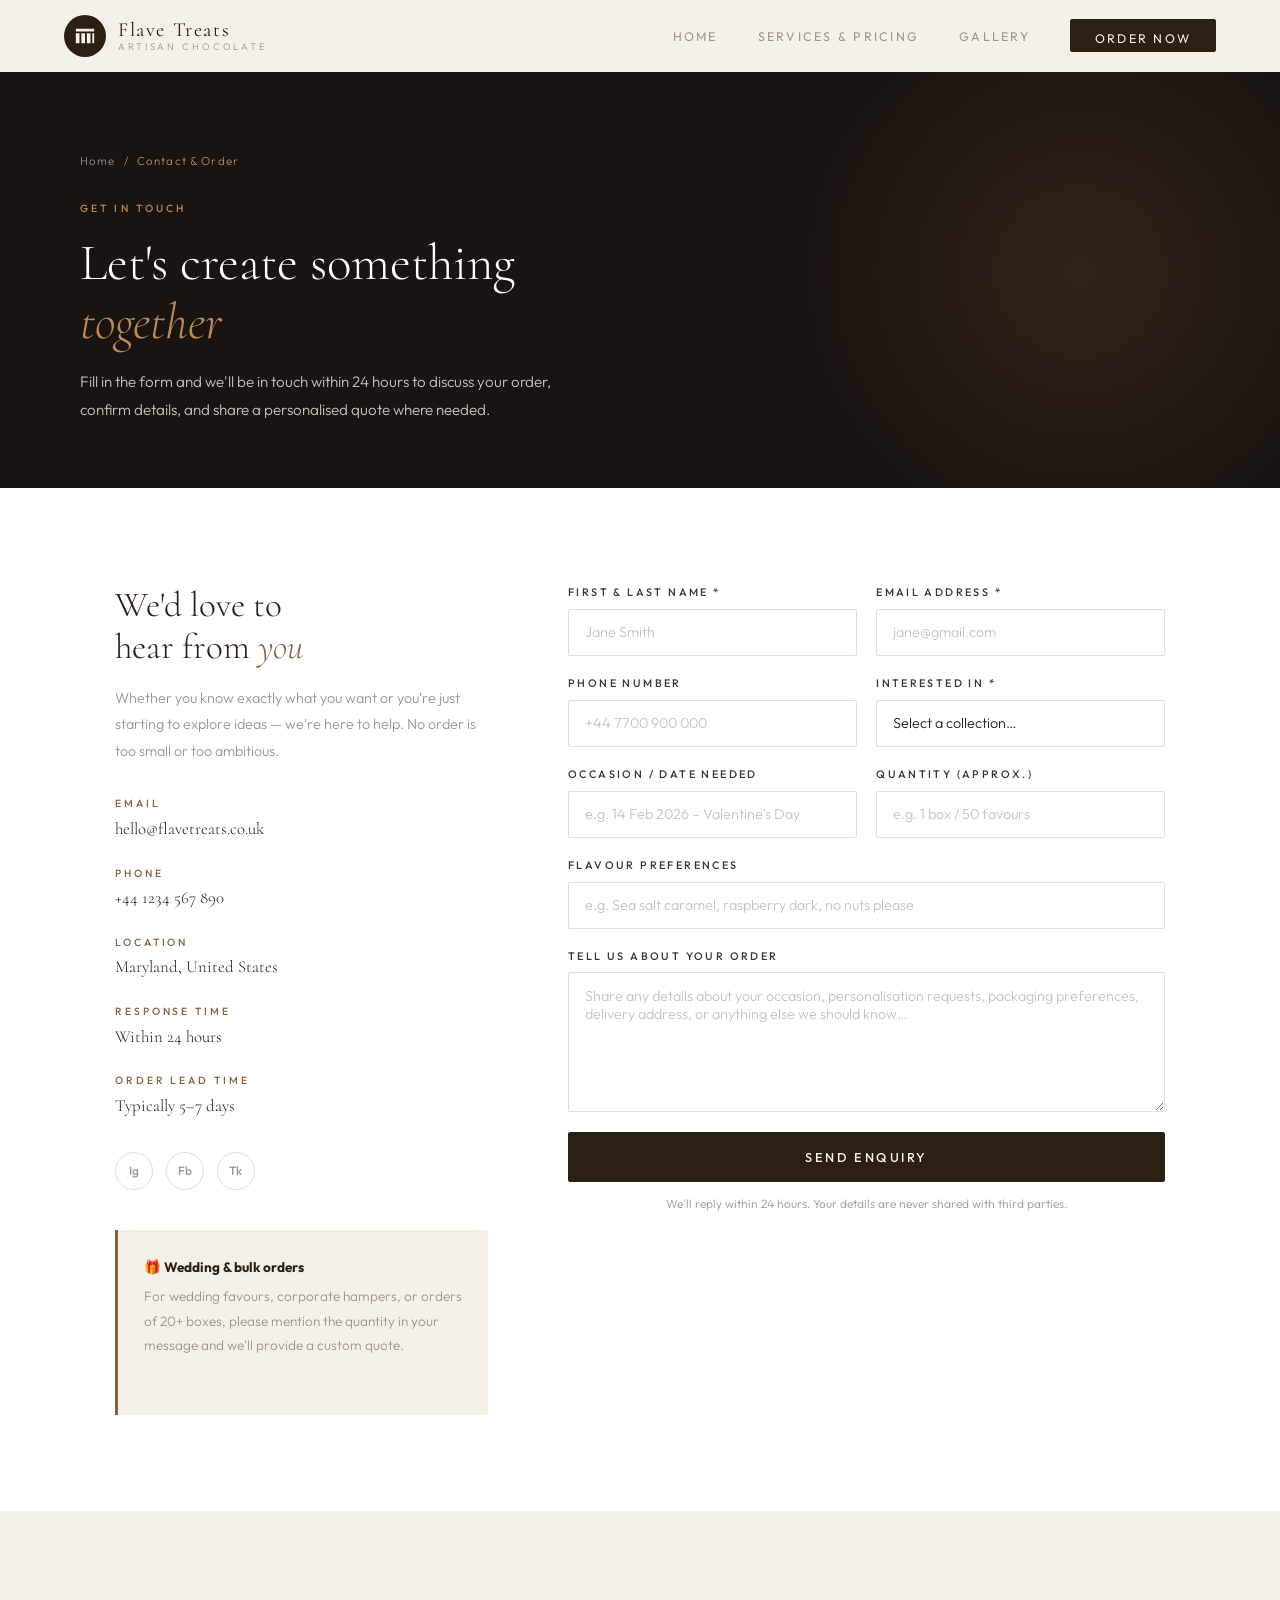
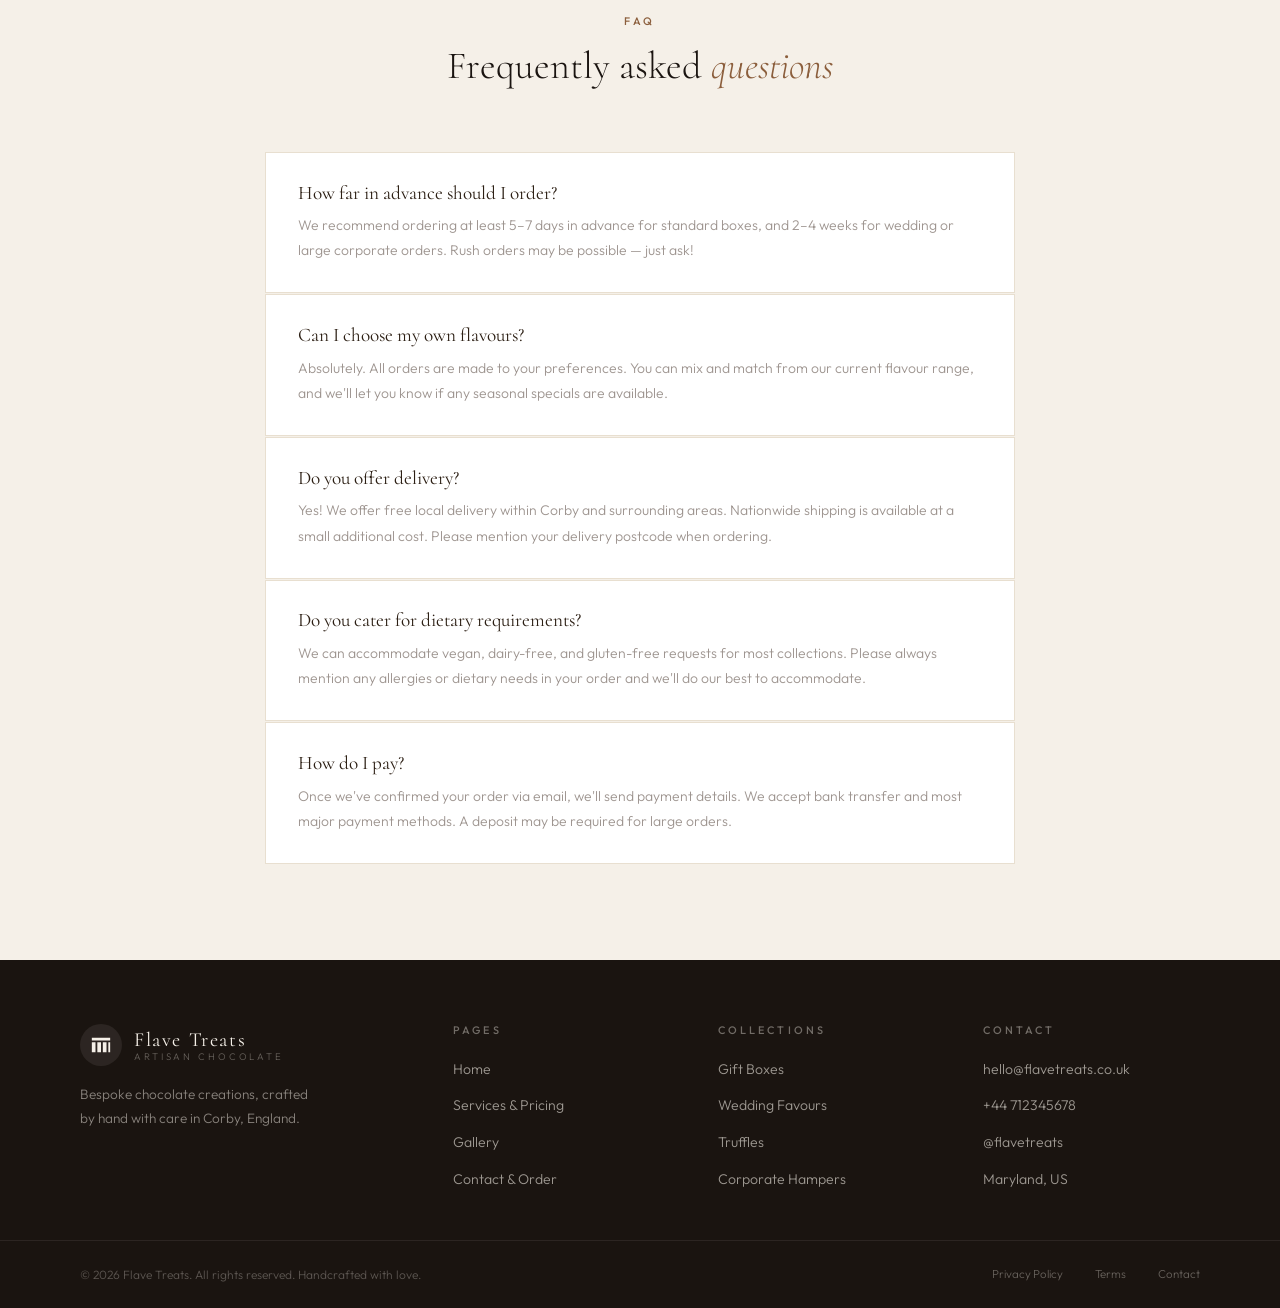
==== contact.html @ a6b49fd2 "Add website files" ====
<!DOCTYPE html>
<html lang="en">
<head>
  <meta charset="UTF-8" />
  <meta name="viewport" content="width=device-width, initial-scale=1.0"/>
  <title>Contact &amp; Order – Flave Treats</title>
  <link rel="stylesheet" href="style.css"/>
</head>
<body>

  <!-- ══════════════════════════════════════════
       NAVIGATION
  ═══════════════════════════════════════════ -->
  <nav class="navbar" id="navbar">
    <a href="index.html" class="nav-logo">
      <div class="logo-mark">
        <svg viewBox="0 0 24 24" xmlns="http://www.w3.org/2000/svg">
          <path d="M2 4h20v3H2zM2 9h4v11H2zM8 9h4v11H8zM14 9h4v11h-4zM20 9h2v11h-2z"/>
        </svg>
      </div>
      <div class="logo-text">
        <span class="top">Flave Treats</span>
        <span class="sub">Artisan Chocolate</span>
      </div>
    </a>

    <ul class="nav-links">
      <li><a href="index.html">Home</a></li>
      <li><a href="services.html">Services &amp; Pricing</a></li>
      <li><a href="gallery.html">Gallery</a></li>
      <li><a href="contact.html" class="nav-cta active">Order Now</a></li>
    </ul>

    <button class="hamburger" aria-label="Toggle menu">
      <span></span><span></span><span></span>
    </button>
  </nav>

  <div class="page-wrapper">

    <!-- ══════════════════════════════════════════
         PAGE HERO
    ═══════════════════════════════════════════ -->
    <div class="page-hero">
      <div class="page-hero-content">
        <div class="breadcrumb">
          <a href="index.html">Home</a>
          <span>/</span>
          <span>Contact &amp; Order</span>
        </div>
        <span class="page-hero-tag">Get in Touch</span>
        <h1>Let's create something<br><em>together</em></h1>
        <p>Fill in the form and we'll be in touch within 24 hours to discuss your order, confirm details, and share a personalised quote where needed.</p>
      </div>
    </div>

    <!-- ══════════════════════════════════════════
         CONTACT LAYOUT
    ═══════════════════════════════════════════ -->
    <section class="section section-white">
      <div class="contact-layout">

        <!-- Info column -->
        <div class="contact-info-col reveal">
          <h2>We'd love to<br>hear from <em>you</em></h2>
          <p>
            Whether you know exactly what you want or you're just starting to explore ideas — we're here to help. No order is too small or too ambitious.
          </p>

          <div class="contact-details">
            <div class="contact-detail-item">
              <span class="c-label">Email</span>
              <span class="c-value"><a href="mailto:favourkiki72@yahoo.com">hello@flavetreats.co.uk</a></span>
            </div>
            <div class="contact-detail-item">
              <span class="c-label">Phone</span>
              <span class="c-value"><a href="tel:+441234567890">+44 1234 567 890</a></span>
            </div>
            <div class="contact-detail-item">
              <span class="c-label">Location</span>
              <span class="c-value">Maryland, United States</span>
            </div>
            <div class="contact-detail-item">
              <span class="c-label">Response Time</span>
              <span class="c-value">Within 24 hours</span>
            </div>
            <div class="contact-detail-item">
              <span class="c-label">Order Lead Time</span>
              <span class="c-value">Typically 5–7 days</span>
            </div>
          </div>

          <!-- Social -->
          <div class="social-row">
            <div class="social-btn" title="Instagram">Ig</div>
            <div class="social-btn" title="Facebook">Fb</div>
            <div class="social-btn" title="TikTok">Tk</div>
          </div>

          <!-- Info box -->
          <div style="margin-top:2.5rem; padding:1.6rem; background:var(--milk); border-left:3px solid var(--accent); border-radius:0 2px 2px 0;">
            <p style="font-size:0.85rem; color:var(--warm-grey); line-height:1.8;">
              <strong style="color:var(--brown); display:block; margin-bottom:0.3rem;">🎁 Wedding &amp; bulk orders</strong>
              For wedding favours, corporate hampers, or orders of 20+ boxes, please mention the quantity in your message and we'll provide a custom quote.
            </p>
          </div>
        </div>

        <!-- Form column -->
        <div class="reveal">
          <div id="contactForm">
            <div class="form-col">

              <div class="form-row-2">
                <div class="form-group">
                  <label for="fname">First &amp; Last Name *</label>
                  <input type="text" id="fname" placeholder="Jane Smith" required/>
                </div>
                <div class="form-group">
                  <label for="femail">Email Address *</label>
                  <input type="email" id="femail" placeholder="jane@gmail.com" required/>
                </div>
              </div>

              <div class="form-row-2">
                <div class="form-group">
                  <label for="fphone">Phone Number</label>
                  <input type="tel" id="fphone" placeholder="+44 7700 900 000"/>
                </div>
                <div class="form-group">
                  <label for="fproduct">Interested In *</label>
                  <select id="fproduct" required>
                    <option value="">Select a collection…</option>
                    <option value="petite">Gift Box – Petite (£18)</option>
                    <option value="luxe">Gift Box – Luxe (£38)</option>
                    <option value="grand">Gift Box – Grand (£70)</option>
                    <option value="wedding">Wedding Favours</option>
                    <option value="corporate">Corporate Hamper</option>
                    <option value="truffles">Truffles (from £12)</option>
                    <option value="bar">Celebration Bar (from £15)</option>
                    <option value="bespoke">Fully Bespoke</option>
                  </select>
                </div>
              </div>

              <div class="form-row-2">
                <div class="form-group">
                  <label for="fdate">Occasion / Date Needed</label>
                  <input type="text" id="fdate" placeholder="e.g. 14 Feb 2026 – Valentine's Day"/>
                </div>
                <div class="form-group">
                  <label for="fquantity">Quantity (approx.)</label>
                  <input type="text" id="fquantity" placeholder="e.g. 1 box / 50 favours"/>
                </div>
              </div>

              <div class="form-group">
                <label for="fflavours">Flavour Preferences</label>
                <input type="text" id="fflavours" placeholder="e.g. Sea salt caramel, raspberry dark, no nuts please"/>
              </div>

              <div class="form-group">
                <label for="fmessage">Tell us about your order</label>
                <textarea id="fmessage" placeholder="Share any details about your occasion, personalisation requests, packaging preferences, delivery address, or anything else we should know…"></textarea>
              </div>

              <div>
                <button class="btn btn-primary" id="submitBtn" style="width:100%; padding:1rem; font-size:0.8rem; letter-spacing:0.2em;">
                  Send Enquiry
                </button>
                <p style="font-size:0.75rem; color:var(--warm-grey); text-align:center; margin-top:0.8rem; line-height:1.6;">
                  We'll reply within 24 hours. Your details are never shared with third parties.
                </p>
              </div>

            </div>
          </div>

          <!-- Success message -->
          <div class="form-success" id="formSuccess">
            <div style="font-size:3rem; margin-bottom:1rem;">🎉</div>
            <h3>Thank you!</h3>
            <p style="margin-top:0.6rem; line-height:1.8;">
              We've received your enquiry and will be in touch within 24 hours. We can't wait to create something special for you.
            </p>
            <a href="index.html" class="btn btn-primary" style="margin-top:1.5rem; display:inline-block;">Back to Home</a>
          </div>
        </div>

      </div>
    </section>

    <!-- ══════════════════════════════════════════
         FAQ
    ═══════════════════════════════════════════ -->
    <section class="section section-milk">
      <div class="section-header reveal">
        <span class="section-label">FAQ</span>
        <h2 class="section-title">Frequently asked <em>questions</em></h2>
      </div>

      <div style="max-width:750px; margin:0 auto; display:flex; flex-direction:column; gap:1px;">

        <div class="faq-item reveal" style="background:var(--white); padding:1.8rem 2rem; border:1px solid var(--beige);">
          <h4 style="font-family:'Cormorant',serif; font-size:1.2rem; font-weight:400; color:var(--brown); margin-bottom:0.6rem;">How far in advance should I order?</h4>
          <p style="font-size:0.875rem; color:var(--warm-grey); line-height:1.8;">We recommend ordering at least 5–7 days in advance for standard boxes, and 2–4 weeks for wedding or large corporate orders. Rush orders may be possible — just ask!</p>
        </div>

        <div class="faq-item reveal" style="background:var(--white); padding:1.8rem 2rem; border:1px solid var(--beige);">
          <h4 style="font-family:'Cormorant',serif; font-size:1.2rem; font-weight:400; color:var(--brown); margin-bottom:0.6rem;">Can I choose my own flavours?</h4>
          <p style="font-size:0.875rem; color:var(--warm-grey); line-height:1.8;">Absolutely. All orders are made to your preferences. You can mix and match from our current flavour range, and we'll let you know if any seasonal specials are available.</p>
        </div>

        <div class="faq-item reveal" style="background:var(--white); padding:1.8rem 2rem; border:1px solid var(--beige);">
          <h4 style="font-family:'Cormorant',serif; font-size:1.2rem; font-weight:400; color:var(--brown); margin-bottom:0.6rem;">Do you offer delivery?</h4>
          <p style="font-size:0.875rem; color:var(--warm-grey); line-height:1.8;">Yes! We offer free local delivery within Corby and surrounding areas. Nationwide shipping is available at a small additional cost. Please mention your delivery postcode when ordering.</p>
        </div>

        <div class="faq-item reveal" style="background:var(--white); padding:1.8rem 2rem; border:1px solid var(--beige);">
          <h4 style="font-family:'Cormorant',serif; font-size:1.2rem; font-weight:400; color:var(--brown); margin-bottom:0.6rem;">Do you cater for dietary requirements?</h4>
          <p style="font-size:0.875rem; color:var(--warm-grey); line-height:1.8;">We can accommodate vegan, dairy-free, and gluten-free requests for most collections. Please always mention any allergies or dietary needs in your order and we'll do our best to accommodate.</p>
        </div>

        <div class="faq-item reveal" style="background:var(--white); padding:1.8rem 2rem; border:1px solid var(--beige);">
          <h4 style="font-family:'Cormorant',serif; font-size:1.2rem; font-weight:400; color:var(--brown); margin-bottom:0.6rem;">How do I pay?</h4>
          <p style="font-size:0.875rem; color:var(--warm-grey); line-height:1.8;">Once we've confirmed your order via email, we'll send payment details. We accept bank transfer and most major payment methods. A deposit may be required for large orders.</p>
        </div>

      </div>
    </section>

    <!-- ══════════════════════════════════════════
         FOOTER
    ═══════════════════════════════════════════ -->
    <footer>
      <div class="footer-top">
        <div class="footer-brand">
          <a href="index.html" class="nav-logo" style="text-decoration:none;">
            <div class="logo-mark">
              <svg viewBox="0 0 24 24"><path d="M2 4h20v3H2zM2 9h4v11H2zM8 9h4v11H8zM14 9h4v11h-4zM20 9h2v11h-2z"/></svg>
            </div>
            <div class="logo-text">
              <span class="top">Flave Treats</span>
              <span class="sub">Artisan Chocolate</span>
            </div>
          </a>
          <p class="footer-tagline">Bespoke chocolate creations, crafted by hand with care in Corby, England.</p>
        </div>
        <div class="footer-col">
          <h4>Pages</h4>
          <ul>
            <li><a href="index.html">Home</a></li>
            <li><a href="services.html">Services &amp; Pricing</a></li>
            <li><a href="gallery.html">Gallery</a></li>
            <li><a href="contact.html">Contact &amp; Order</a></li>
          </ul>
        </div>
        <div class="footer-col">
          <h4>Collections</h4>
          <ul>
            <li><a href="services.html">Gift Boxes</a></li>
            <li><a href="services.html">Wedding Favours</a></li>
            <li><a href="services.html">Truffles</a></li>
            <li><a href="services.html">Corporate Hampers</a></li>
          </ul>
        </div>
        <div class="footer-col">
          <h4>Contact</h4>
          <ul>
            <li><a href="mailto:favourkiki72@yahoo.com">hello@flavetreats.co.uk</a></li>
            <li><a href="tel:+441234567890">+44 712345678</a></li>
            <li><a href="#">@flavetreats</a></li>
            <li><a href="#">Maryland, US</a></li>
          </ul>
        </div>
      </div>
      <div class="footer-bottom">
        <p class="footer-copy">© 2026 Flave Treats. All rights reserved. Handcrafted with love.</p>
        <div class="footer-bottom-links">
          <a href="#">Privacy Policy</a>
          <a href="#">Terms</a>
          <a href="contact.html">Contact</a>
        </div>
      </div>
    </footer>

  </div>

  <script src="script.js"></script>
</body>
</html>
---- style.css ----
/* ============================================================
   FLAVE TREATS — style.css
   Palette: white · milk · beige · warm grey · black-brown
   ============================================================ */

@import url('https://fonts.googleapis.com/css2?family=Cormorant:ital,wght@0,300;0,400;0,600;1,300;1,400&family=Outfit:wght@300;400;500;600&display=swap');

/* ── VARIABLES ─────────────────────────────────────────── */
:root {
  --white:      #FFFFFF;
  --milk:       #F5F0E8;
  --beige:      #E8DFD0;
  --beige-mid:  #D4C7B0;
  --warm-grey:  #9E9590;
  --grey-light: #C8C2BB;
  --charcoal:   #3A3530;
  --brown:      #2C1F14;
  --black:      #1A1410;

  --accent:     #8B5E3C;
  --accent-lt:  #B8895A;

  --serif:  'Cormorant', Georgia, serif;
  --sans:   'Outfit', sans-serif;

  --radius: 2px;
  --shadow-sm: 0 2px 12px rgba(26,20,16,0.08);
  --shadow-md: 0 8px 32px rgba(26,20,16,0.12);
  --shadow-lg: 0 20px 60px rgba(26,20,16,0.16);

  --transition: 0.3s ease;
}

/* ── RESET ─────────────────────────────────────────────── */
*, *::before, *::after { margin: 0; padding: 0; box-sizing: border-box; }
html { scroll-behavior: smooth; font-size: 16px; }
body {
  font-family: var(--sans);
  font-weight: 300;
  background: var(--milk);
  color: var(--brown);
  overflow-x: hidden;
  line-height: 1.6;
}
img { display: block; max-width: 100%; }
a { text-decoration: none; color: inherit; }
ul { list-style: none; }

/* ── TYPOGRAPHY ────────────────────────────────────────── */
h1, h2, h3, h4 {
  font-family: var(--serif);
  font-weight: 400;
  line-height: 1.15;
}

/* ── NAVIGATION ────────────────────────────────────────── */
.navbar {
  position: fixed;
  top: 0; left: 0; right: 0;
  z-index: 200;
  display: flex;
  align-items: center;
  justify-content: space-between;
  padding: 0 4rem;
  height: 72px;
  background: rgba(245,240,232,0.93);
  backdrop-filter: blur(14px);
  -webkit-backdrop-filter: blur(14px);
  border-bottom: 1px solid transparent;
  transition: border-color var(--transition), box-shadow var(--transition);
}

.navbar.scrolled {
  border-color: var(--beige);
  box-shadow: var(--shadow-sm);
}

/* Logo */
.nav-logo {
  display: flex;
  align-items: center;
  gap: 0.75rem;
  text-decoration: none;
  flex-shrink: 0;
}

.logo-mark {
  width: 42px;
  height: 42px;
  background: var(--brown);
  border-radius: 50%;
  display: flex;
  align-items: center;
  justify-content: center;
  flex-shrink: 0;
  transition: background var(--transition);
}

.logo-mark svg {
  width: 22px;
  height: 22px;
  fill: var(--milk);
}

.logo-mark:hover { background: var(--accent); }

.logo-text {
  display: flex;
  flex-direction: column;
  line-height: 1.1;
}

.logo-text .top {
  font-family: var(--serif);
  font-size: 1.25rem;
  font-weight: 400;
  letter-spacing: 0.08em;
  color: var(--brown);
}

.logo-text .sub {
  font-family: var(--sans);
  font-size: 0.6rem;
  letter-spacing: 0.3em;
  text-transform: uppercase;
  color: var(--warm-grey);
}

/* Nav links */
.nav-links {
  display: flex;
  align-items: center;
  gap: 2.5rem;
}

.nav-links a {
  font-size: 0.78rem;
  letter-spacing: 0.18em;
  text-transform: uppercase;
  color: var(--warm-grey);
  font-weight: 400;
  transition: color var(--transition);
  position: relative;
  padding-bottom: 2px;
}

.nav-links a::after {
  content: '';
  position: absolute;
  bottom: -2px; left: 0;
  width: 0; height: 1px;
  background: var(--accent);
  transition: width var(--transition);
}

.nav-links a:hover,
.nav-links a.active { color: var(--brown); }
.nav-links a:hover::after,
.nav-links a.active::after { width: 100%; }

/* CTA button in nav */
.nav-cta {
  display: inline-block;
  padding: 0.6rem 1.5rem;
  background: var(--brown);
  color: var(--milk) !important;
  font-size: 0.75rem;
  letter-spacing: 0.16em;
  text-transform: uppercase;
  font-weight: 500;
  border: 1px solid var(--brown);
  transition: background var(--transition), color var(--transition) !important;
  border-radius: var(--radius);
}

.nav-cta::after { display: none !important; }
.nav-cta:hover { background: var(--accent) !important; border-color: var(--accent); }

/* Mobile hamburger */
.hamburger {
  display: none;
  flex-direction: column;
  gap: 5px;
  cursor: pointer;
  padding: 4px;
  background: none;
  border: none;
}
.hamburger span {
  display: block;
  width: 24px; height: 1.5px;
  background: var(--brown);
  transition: transform var(--transition), opacity var(--transition);
}
.hamburger.open span:nth-child(1) { transform: translateY(6.5px) rotate(45deg); }
.hamburger.open span:nth-child(2) { opacity: 0; }
.hamburger.open span:nth-child(3) { transform: translateY(-6.5px) rotate(-45deg); }

/* ── PAGE WRAPPER ──────────────────────────────────────── */
.page-wrapper { padding-top: 72px; }

/* ── HERO ──────────────────────────────────────────────── */
.hero {
  min-height: calc(100vh - 72px);
  display: grid;
  grid-template-columns: 1fr 1fr;
  background: var(--white);
  overflow: hidden;
}

.hero-content {
  display: flex;
  flex-direction: column;
  justify-content: center;
  padding: 5rem 4rem 5rem 5rem;
}

.hero-tag {
  display: inline-block;
  font-size: 0.68rem;
  letter-spacing: 0.32em;
  text-transform: uppercase;
  color: var(--accent);
  font-weight: 500;
  margin-bottom: 1.6rem;
  opacity: 0;
  animation: slideUp 0.7s 0.15s forwards;
}

.hero-title {
  font-family: var(--serif);
  font-size: clamp(2.8rem, 4.5vw, 4.8rem);
  font-weight: 300;
  color: var(--black);
  margin-bottom: 1.6rem;
  opacity: 0;
  animation: slideUp 0.7s 0.3s forwards;
}
.hero-title em { font-style: italic; color: var(--accent); }
.hero-title strong { font-weight: 600; display: block; }

.hero-body {
  font-size: 1rem;
  color: var(--warm-grey);
  line-height: 1.9;
  max-width: 440px;
  margin-bottom: 2.8rem;
  opacity: 0;
  animation: slideUp 0.7s 0.45s forwards;
}

.hero-actions {
  display: flex;
  gap: 1rem;
  flex-wrap: wrap;
  opacity: 0;
  animation: slideUp 0.7s 0.6s forwards;
}

.hero-panel {
  background: var(--beige);
  display: flex;
  align-items: center;
  justify-content: center;
  position: relative;
  overflow: hidden;
  opacity: 0;
  animation: fadeIn 1s 0.4s forwards;
}

.hero-panel-inner {
  display: flex;
  flex-direction: column;
  align-items: center;
  gap: 2rem;
  padding: 3rem;
  text-align: center;
}

.hero-emblem {
  width: 180px; height: 180px;
  border-radius: 50%;
  background: var(--white);
  display: flex;
  align-items: center;
  justify-content: center;
  font-size: 4.5rem;
  box-shadow: var(--shadow-md);
}

.hero-stat-row {
  display: flex;
  gap: 2.5rem;
}

.hero-stat { text-align: center; }
.hero-stat .num {
  font-family: var(--serif);
  font-size: 2rem;
  font-weight: 600;
  color: var(--brown);
  display: block;
  line-height: 1;
}
.hero-stat .lbl {
  font-size: 0.65rem;
  letter-spacing: 0.2em;
  text-transform: uppercase;
  color: var(--warm-grey);
}

/* Decorative circles on hero panel */
.hero-panel::before {
  content: '';
  position: absolute;
  width: 500px; height: 500px;
  border-radius: 50%;
  border: 1px solid rgba(44,31,20,0.08);
  top: 50%; left: 50%;
  transform: translate(-50%,-50%);
  pointer-events: none;
}
.hero-panel::after {
  content: '';
  position: absolute;
  width: 350px; height: 350px;
  border-radius: 50%;
  border: 1px solid rgba(44,31,20,0.05);
  top: 50%; left: 50%;
  transform: translate(-50%,-50%);
  pointer-events: none;
}

/* ── BUTTONS ───────────────────────────────────────────── */
.btn {
  display: inline-block;
  padding: 0.85rem 2rem;
  font-family: var(--sans);
  font-size: 0.78rem;
  letter-spacing: 0.16em;
  text-transform: uppercase;
  font-weight: 500;
  border-radius: var(--radius);
  cursor: pointer;
  transition: all var(--transition);
  border: 1.5px solid transparent;
}

.btn-primary {
  background: var(--brown);
  color: var(--milk);
  border-color: var(--brown);
}
.btn-primary:hover { background: var(--accent); border-color: var(--accent); }

.btn-secondary {
  background: transparent;
  color: var(--brown);
  border-color: var(--beige-mid);
}
.btn-secondary:hover { border-color: var(--brown); }

.btn-ghost {
  background: transparent;
  color: var(--milk);
  border-color: rgba(245,240,232,0.4);
}
.btn-ghost:hover { background: rgba(245,240,232,0.1); border-color: var(--milk); }

/* ── SECTION SHARED ────────────────────────────────────── */
.section { padding: 6rem 5rem; }
.section-sm { padding: 4rem 5rem; }
.section-dark { background: var(--charcoal); color: var(--milk); }
.section-white { background: var(--white); }
.section-beige { background: var(--beige); }
.section-milk { background: var(--milk); }

.section-header { text-align: center; margin-bottom: 4rem; }
.section-label {
  display: inline-block;
  font-size: 0.68rem;
  letter-spacing: 0.32em;
  text-transform: uppercase;
  color: var(--accent);
  font-weight: 500;
  margin-bottom: 0.8rem;
}
.section-dark .section-label { color: var(--beige-mid); }

.section-title {
  font-family: var(--serif);
  font-size: clamp(2rem, 3vw, 2.8rem);
  font-weight: 300;
  color: var(--black);
  margin-bottom: 0.8rem;
}
.section-dark .section-title { color: var(--milk); }
.section-title em { font-style: italic; color: var(--accent); }
.section-dark .section-title em { color: var(--beige-mid); }

.section-body {
  font-size: 0.95rem;
  color: var(--warm-grey);
  line-height: 1.85;
  max-width: 520px;
  margin: 0 auto;
}
.section-dark .section-body { color: var(--grey-light); }

/* ── STRIP / BANNER ────────────────────────────────────── */
.strip {
  background: var(--brown);
  padding: 1.2rem 5rem;
  display: flex;
  align-items: center;
  justify-content: center;
  gap: 3.5rem;
  flex-wrap: wrap;
}
.strip-item {
  font-size: 0.72rem;
  letter-spacing: 0.2em;
  text-transform: uppercase;
  color: rgba(245,240,232,0.55);
  display: flex;
  align-items: center;
  gap: 0.55rem;
}
.strip-item b { color: var(--milk); font-weight: 500; }

/* ── SERVICE CARDS ─────────────────────────────────────── */
.cards-grid {
  display: grid;
  grid-template-columns: repeat(3, 1fr);
  gap: 1.5rem;
  max-width: 1100px;
  margin: 0 auto;
}

.card {
  background: var(--white);
  border: 1px solid var(--beige);
  padding: 2.4rem 2rem;
  border-radius: var(--radius);
  transition: transform var(--transition), box-shadow var(--transition), border-color var(--transition);
  position: relative;
  overflow: hidden;
}

.card::after {
  content: '';
  position: absolute;
  bottom: 0; left: 0; right: 0;
  height: 2px;
  background: linear-gradient(to right, var(--accent), var(--accent-lt));
  transform: scaleX(0);
  transform-origin: left;
  transition: transform 0.4s ease;
}

.card:hover {
  transform: translateY(-4px);
  box-shadow: var(--shadow-md);
  border-color: var(--beige-mid);
}
.card:hover::after { transform: scaleX(1); }

.card-icon { font-size: 2rem; margin-bottom: 1.2rem; }
.card h3 {
  font-family: var(--serif);
  font-size: 1.35rem;
  font-weight: 400;
  color: var(--brown);
  margin-bottom: 0.6rem;
}
.card p { font-size: 0.875rem; color: var(--warm-grey); line-height: 1.8; }

/* ── PRICING CARDS ─────────────────────────────────────── */
.pricing-grid {
  display: grid;
  grid-template-columns: repeat(3, 1fr);
  gap: 1.5rem;
  max-width: 1050px;
  margin: 0 auto;
}

.price-card {
  background: var(--white);
  border: 1.5px solid var(--beige);
  padding: 3rem 2rem;
  text-align: center;
  border-radius: var(--radius);
  position: relative;
  transition: transform var(--transition), box-shadow var(--transition);
}
.price-card:hover {
  transform: translateY(-5px);
  box-shadow: var(--shadow-lg);
}

.price-card.featured {
  background: var(--brown);
  border-color: var(--brown);
  color: var(--milk);
}
.price-card.featured::before {
  content: 'Most Popular';
  position: absolute;
  top: -1px; left: 50%;
  transform: translateX(-50%);
  background: var(--accent);
  color: var(--white);
  font-size: 0.6rem;
  letter-spacing: 0.22em;
  text-transform: uppercase;
  padding: 0.28rem 1rem;
  font-family: var(--sans);
  font-weight: 600;
  border-radius: 0 0 3px 3px;
}

.price-tier {
  font-size: 0.68rem;
  letter-spacing: 0.28em;
  text-transform: uppercase;
  color: var(--accent);
  margin-bottom: 1rem;
  font-weight: 500;
}
.price-card.featured .price-tier { color: var(--beige-mid); }

.price-amount {
  font-family: var(--serif);
  font-size: 4rem;
  font-weight: 300;
  color: var(--brown);
  line-height: 1;
}
.price-card.featured .price-amount { color: var(--milk); }
.price-amount sup { font-size: 1.6rem; vertical-align: super; }
.price-amount sub { font-size: 1rem; color: var(--warm-grey); }
.price-card.featured .price-amount sub { color: var(--grey-light); }

.price-desc { font-size: 0.82rem; color: var(--warm-grey); margin: 0.5rem 0 2rem; }
.price-card.featured .price-desc { color: var(--grey-light); }

.price-features {
  list-style: none;
  margin-bottom: 2rem;
  text-align: left;
}
.price-features li {
  font-size: 0.875rem;
  color: var(--charcoal);
  padding: 0.55rem 0;
  border-bottom: 1px solid var(--beige);
  display: flex;
  align-items: center;
  gap: 0.6rem;
}
.price-card.featured .price-features li {
  color: var(--milk);
  border-color: rgba(245,240,232,0.12);
}
.price-features li::before {
  content: '✓';
  color: var(--accent);
  font-size: 0.75rem;
  font-weight: 600;
  flex-shrink: 0;
}
.price-card.featured .price-features li::before { color: var(--beige-mid); }

/* ── GALLERY ───────────────────────────────────────────── */
.gallery-grid {
  display: grid;
  grid-template-columns: repeat(3, 1fr);
  gap: 1rem;
  max-width: 1100px;
  margin: 0 auto;
}

.gallery-item {
  position: relative;
  overflow: hidden;
  border-radius: var(--radius);
  cursor: pointer;
  background: var(--beige);
}

.gallery-item::before {
  content: '';
  display: block;
  padding-bottom: 100%;
}

.gallery-placeholder {
  position: absolute;
  inset: 0;
  display: flex;
  flex-direction: column;
  align-items: center;
  justify-content: center;
  gap: 0.8rem;
  background: var(--beige);
  transition: background var(--transition);
}

.gallery-item:hover .gallery-placeholder {
  background: var(--beige-mid);
}

.gallery-emoji { font-size: 2.5rem; }

.gallery-label {
  font-family: var(--serif);
  font-size: 1rem;
  font-style: italic;
  color: var(--warm-grey);
}

.gallery-overlay {
  position: absolute;
  inset: 0;
  background: rgba(26,20,16,0);
  display: flex;
  align-items: flex-end;
  padding: 1.4rem;
  transition: background var(--transition);
}

.gallery-item:hover .gallery-overlay {
  background: rgba(26,20,16,0.55);
}

.gallery-caption {
  color: var(--white);
  font-family: var(--serif);
  font-size: 1rem;
  font-style: italic;
  opacity: 0;
  transform: translateY(8px);
  transition: opacity var(--transition), transform var(--transition);
}
.gallery-item:hover .gallery-caption {
  opacity: 1;
  transform: none;
}

/* Gallery filter buttons */
.gallery-filters {
  display: flex;
  justify-content: center;
  gap: 0.6rem;
  flex-wrap: wrap;
  margin-bottom: 3rem;
}

.filter-btn {
  padding: 0.5rem 1.4rem;
  font-size: 0.75rem;
  letter-spacing: 0.14em;
  text-transform: uppercase;
  font-family: var(--sans);
  font-weight: 400;
  border: 1px solid var(--beige-mid);
  background: transparent;
  color: var(--warm-grey);
  cursor: pointer;
  border-radius: 999px;
  transition: all var(--transition);
}
.filter-btn:hover,
.filter-btn.active {
  background: var(--brown);
  border-color: var(--brown);
  color: var(--milk);
}

/* ── CONTACT FORM ──────────────────────────────────────── */
.contact-layout {
  display: grid;
  grid-template-columns: 1fr 1.6fr;
  gap: 5rem;
  max-width: 1050px;
  margin: 0 auto;
  align-items: start;
}

.contact-info-col h2 {
  font-family: var(--serif);
  font-size: 2.2rem;
  font-weight: 300;
  color: var(--brown);
  margin-bottom: 1rem;
  line-height: 1.2;
}
.contact-info-col h2 em { font-style: italic; color: var(--accent); }
.contact-info-col p { font-size: 0.9rem; color: var(--warm-grey); line-height: 1.85; margin-bottom: 2rem; }

.contact-details { display: flex; flex-direction: column; gap: 1.4rem; }
.contact-detail-item { display: flex; flex-direction: column; gap: 0.2rem; }
.contact-detail-item .c-label {
  font-size: 0.65rem;
  letter-spacing: 0.28em;
  text-transform: uppercase;
  color: var(--accent);
  font-weight: 500;
}
.contact-detail-item .c-value {
  font-family: var(--serif);
  font-size: 1.05rem;
  color: var(--brown);
}
.contact-detail-item a { color: var(--brown); transition: color var(--transition); }
.contact-detail-item a:hover { color: var(--accent); }

/* Social icons row */
.social-row { display: flex; gap: 0.8rem; margin-top: 2rem; }
.social-btn {
  width: 38px; height: 38px;
  border: 1px solid var(--beige);
  border-radius: 50%;
  display: flex; align-items: center; justify-content: center;
  font-size: 0.75rem;
  color: var(--warm-grey);
  transition: all var(--transition);
  cursor: pointer;
  font-family: var(--sans);
  font-weight: 500;
}
.social-btn:hover { background: var(--brown); border-color: var(--brown); color: var(--milk); }

/* Form */
.form-col { display: flex; flex-direction: column; gap: 1.2rem; }

.form-row-2 { display: grid; grid-template-columns: 1fr 1fr; gap: 1.2rem; }

.form-group { display: flex; flex-direction: column; gap: 0.45rem; }
.form-group label {
  font-size: 0.68rem;
  letter-spacing: 0.22em;
  text-transform: uppercase;
  color: var(--charcoal);
  font-weight: 500;
}
.form-group input,
.form-group textarea,
.form-group select {
  background: var(--white);
  border: 1.5px solid var(--beige);
  color: var(--brown);
  font-family: var(--sans);
  font-size: 0.9rem;
  font-weight: 300;
  padding: 0.85rem 1rem;
  outline: none;
  border-radius: var(--radius);
  transition: border-color var(--transition);
  appearance: none;
  -webkit-appearance: none;
}
.form-group input::placeholder,
.form-group textarea::placeholder { color: var(--grey-light); }
.form-group input:focus,
.form-group textarea:focus,
.form-group select:focus { border-color: var(--accent); }
.form-group select option { background: var(--white); }
.form-group textarea { resize: vertical; min-height: 140px; }

.form-success {
  display: none;
  text-align: center;
  padding: 3rem 2rem;
  border: 1.5px solid var(--beige);
  background: var(--white);
  border-radius: var(--radius);
}
.form-success.visible { display: block; }
.form-success h3 {
  font-family: var(--serif);
  font-size: 2rem;
  font-weight: 300;
  color: var(--brown);
  margin-bottom: 0.6rem;
}
.form-success p { color: var(--warm-grey); }

/* ── PAGE HERO (inner pages) ───────────────────────────── */
.page-hero {
  background: var(--black);
  padding: 5rem 5rem 4rem;
  position: relative;
  overflow: hidden;
}
.page-hero::before {
  content: '';
  position: absolute;
  width: 600px; height: 600px;
  border-radius: 50%;
  background: radial-gradient(circle, rgba(139,94,60,0.2) 0%, transparent 65%);
  right: -100px; top: -100px;
  pointer-events: none;
}
.page-hero-content { position: relative; z-index: 1; max-width: 600px; }
.page-hero-tag {
  display: inline-block;
  font-size: 0.65rem;
  letter-spacing: 0.3em;
  text-transform: uppercase;
  color: var(--accent-lt);
  font-weight: 500;
  margin-bottom: 1rem;
}
.page-hero h1 {
  font-family: var(--serif);
  font-size: clamp(2.4rem, 4vw, 3.8rem);
  font-weight: 300;
  color: var(--white);
  margin-bottom: 1rem;
}
.page-hero h1 em { font-style: italic; color: var(--accent-lt); }
.page-hero p {
  font-size: 0.95rem;
  color: var(--grey-light);
  line-height: 1.85;
  max-width: 500px;
}

/* Breadcrumb */
.breadcrumb {
  display: flex;
  align-items: center;
  gap: 0.5rem;
  font-size: 0.72rem;
  color: rgba(245,240,232,0.4);
  letter-spacing: 0.1em;
  margin-bottom: 1.5rem;
}
.breadcrumb a { color: rgba(245,240,232,0.55); transition: color var(--transition); }
.breadcrumb a:hover { color: var(--milk); }
.breadcrumb span { color: var(--accent-lt); }

/* ── TESTIMONIALS ──────────────────────────────────────── */
.testimonials-grid {
  display: grid;
  grid-template-columns: repeat(3, 1fr);
  gap: 1.5rem;
  max-width: 1100px;
  margin: 0 auto;
}

.testimonial-card {
  background: var(--white);
  border: 1px solid var(--beige);
  padding: 2.2rem;
  border-radius: var(--radius);
}

.t-quote {
  font-family: var(--serif);
  font-size: 4rem;
  color: var(--beige);
  line-height: 0.7;
  margin-bottom: 0.8rem;
}
.testimonial-card p {
  font-family: var(--serif);
  font-style: italic;
  font-size: 1rem;
  color: var(--brown);
  line-height: 1.75;
  margin-bottom: 1.2rem;
}
.t-author {
  font-size: 0.72rem;
  letter-spacing: 0.18em;
  text-transform: uppercase;
  color: var(--accent);
  font-weight: 500;
}

/* ── FOOTER ────────────────────────────────────────────── */
footer {
  background: var(--black);
  color: var(--milk);
}

.footer-top {
  display: grid;
  grid-template-columns: 1.5fr 1fr 1fr 1fr;
  gap: 3rem;
  padding: 4rem 5rem 3rem;
  border-bottom: 1px solid rgba(245,240,232,0.08);
}

.footer-brand .logo-text .top { color: var(--milk); }
.footer-brand .logo-text .sub { color: rgba(245,240,232,0.35); }
.footer-brand .logo-mark { background: rgba(245,240,232,0.08); }
.footer-brand .logo-mark svg { fill: var(--milk); }
.footer-brand .logo-mark:hover { background: var(--accent); }

.footer-tagline {
  font-size: 0.85rem;
  color: rgba(245,240,232,0.5);
  line-height: 1.8;
  margin-top: 1rem;
  max-width: 240px;
}

.footer-col h4 {
  font-family: var(--sans);
  font-size: 0.68rem;
  letter-spacing: 0.28em;
  text-transform: uppercase;
  color: rgba(245,240,232,0.4);
  font-weight: 500;
  margin-bottom: 1.2rem;
}

.footer-col ul { display: flex; flex-direction: column; gap: 0.7rem; }
.footer-col a {
  font-size: 0.88rem;
  color: rgba(245,240,232,0.6);
  transition: color var(--transition);
}
.footer-col a:hover { color: var(--milk); }

.footer-bottom {
  display: flex;
  align-items: center;
  justify-content: space-between;
  padding: 1.5rem 5rem;
  flex-wrap: wrap;
  gap: 1rem;
}

.footer-copy {
  font-size: 0.75rem;
  color: rgba(245,240,232,0.3);
}

.footer-bottom-links {
  display: flex;
  gap: 2rem;
}
.footer-bottom-links a {
  font-size: 0.72rem;
  color: rgba(245,240,232,0.35);
  transition: color var(--transition);
}
.footer-bottom-links a:hover { color: var(--milk); }

/* ── SCROLL REVEAL ─────────────────────────────────────── */
.reveal {
  opacity: 0;
  transform: translateY(28px);
  transition: opacity 0.65s ease, transform 0.65s ease;
}
.reveal.visible { opacity: 1; transform: none; }

/* ── ANIMATIONS ────────────────────────────────────────── */
@keyframes slideUp {
  from { opacity: 0; transform: translateY(22px); }
  to   { opacity: 1; transform: translateY(0); }
}
@keyframes fadeIn {
  from { opacity: 0; }
  to   { opacity: 1; }
}

/* ── RESPONSIVE ────────────────────────────────────────── */
@media (max-width: 1024px) {
  .navbar { padding: 0 2.5rem; }
  .section, .section-sm { padding: 5rem 2.5rem; }
  .footer-top { grid-template-columns: 1fr 1fr; padding: 3rem 2.5rem; }
  .footer-bottom { padding: 1.5rem 2.5rem; }
  .strip { padding: 1.2rem 2.5rem; gap: 2rem; }
  .page-hero { padding: 4rem 2.5rem 3rem; }
}

@media (max-width: 820px) {
  .hero { grid-template-columns: 1fr; min-height: auto; }
  .hero-content { padding: 4rem 2.5rem; text-align: center; align-items: center; }
  .hero-body { margin-left: auto; margin-right: auto; }
  .hero-actions { justify-content: center; }
  .hero-panel { min-height: 320px; }
  .cards-grid, .pricing-grid, .testimonials-grid { grid-template-columns: 1fr; }
  .contact-layout { grid-template-columns: 1fr; gap: 3rem; }
  .form-row-2 { grid-template-columns: 1fr; }
  .gallery-grid { grid-template-columns: repeat(2, 1fr); }
  .footer-top { grid-template-columns: 1fr 1fr; }
}

@media (max-width: 600px) {
  .navbar { padding: 0 1.5rem; }
  .nav-links { display: none; position: fixed; top: 72px; left: 0; right: 0; background: var(--milk); flex-direction: column; padding: 2rem 1.5rem; gap: 1.5rem; border-bottom: 1px solid var(--beige); }
  .nav-links.open { display: flex; }
  .hamburger { display: flex; }
  .section, .section-sm { padding: 4rem 1.5rem; }
  .page-hero { padding: 3rem 1.5rem 2.5rem; }
  .gallery-grid { grid-template-columns: 1fr; }
  .footer-top { grid-template-columns: 1fr; padding: 2.5rem 1.5rem; }
  .footer-bottom { padding: 1.2rem 1.5rem; flex-direction: column; text-align: center; }
  .strip { padding: 1rem 1.5rem; }

  /* ── HERO SLIDESHOW ──────────────────────────────────── */
.slideshow {
  position: absolute;
  inset: 0;
  width: 100%;
  height: 100%;
}

.slide {
  position: absolute;
  inset: 0;
  opacity: 0;
  transition: opacity 0.9s ease;
}

.slide.active { opacity: 1; }

.slide img {
  width: 100%;
  height: 100%;
  object-fit: cover;
  object-position: center;
  display: block;
}

.slide-dots {
  position: absolute;
  bottom: 1.4rem;
  left: 50%;
  transform: translateX(-50%);
  display: flex;
  gap: 0.5rem;
  z-index: 10;
}

.dot {
  width: 8px; height: 8px;
  border-radius: 50%;
  background: rgba(255,255,255,0.45);
  cursor: pointer;
  transition: background 0.3s, transform 0.3s;
  border: none;
}

.dot.active {
  background: var(--white);
  transform: scale(1.25);
}
}
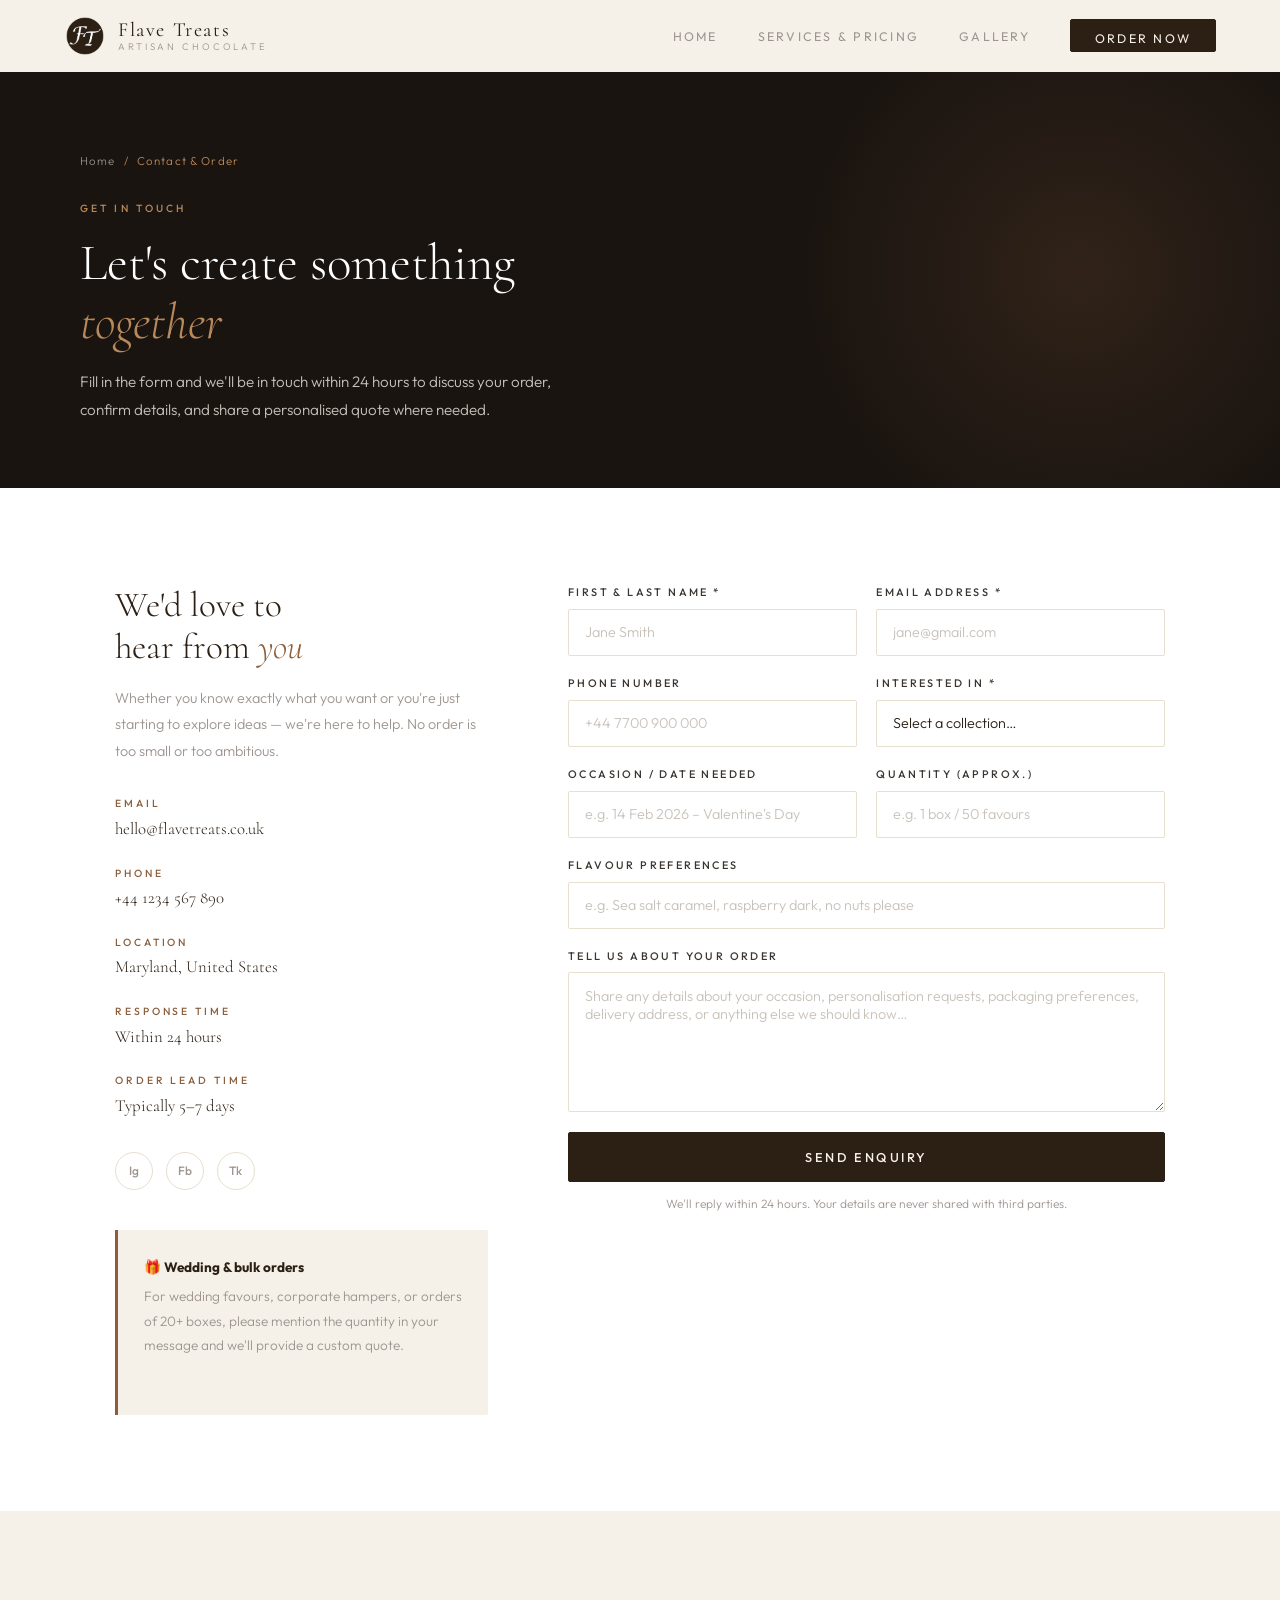
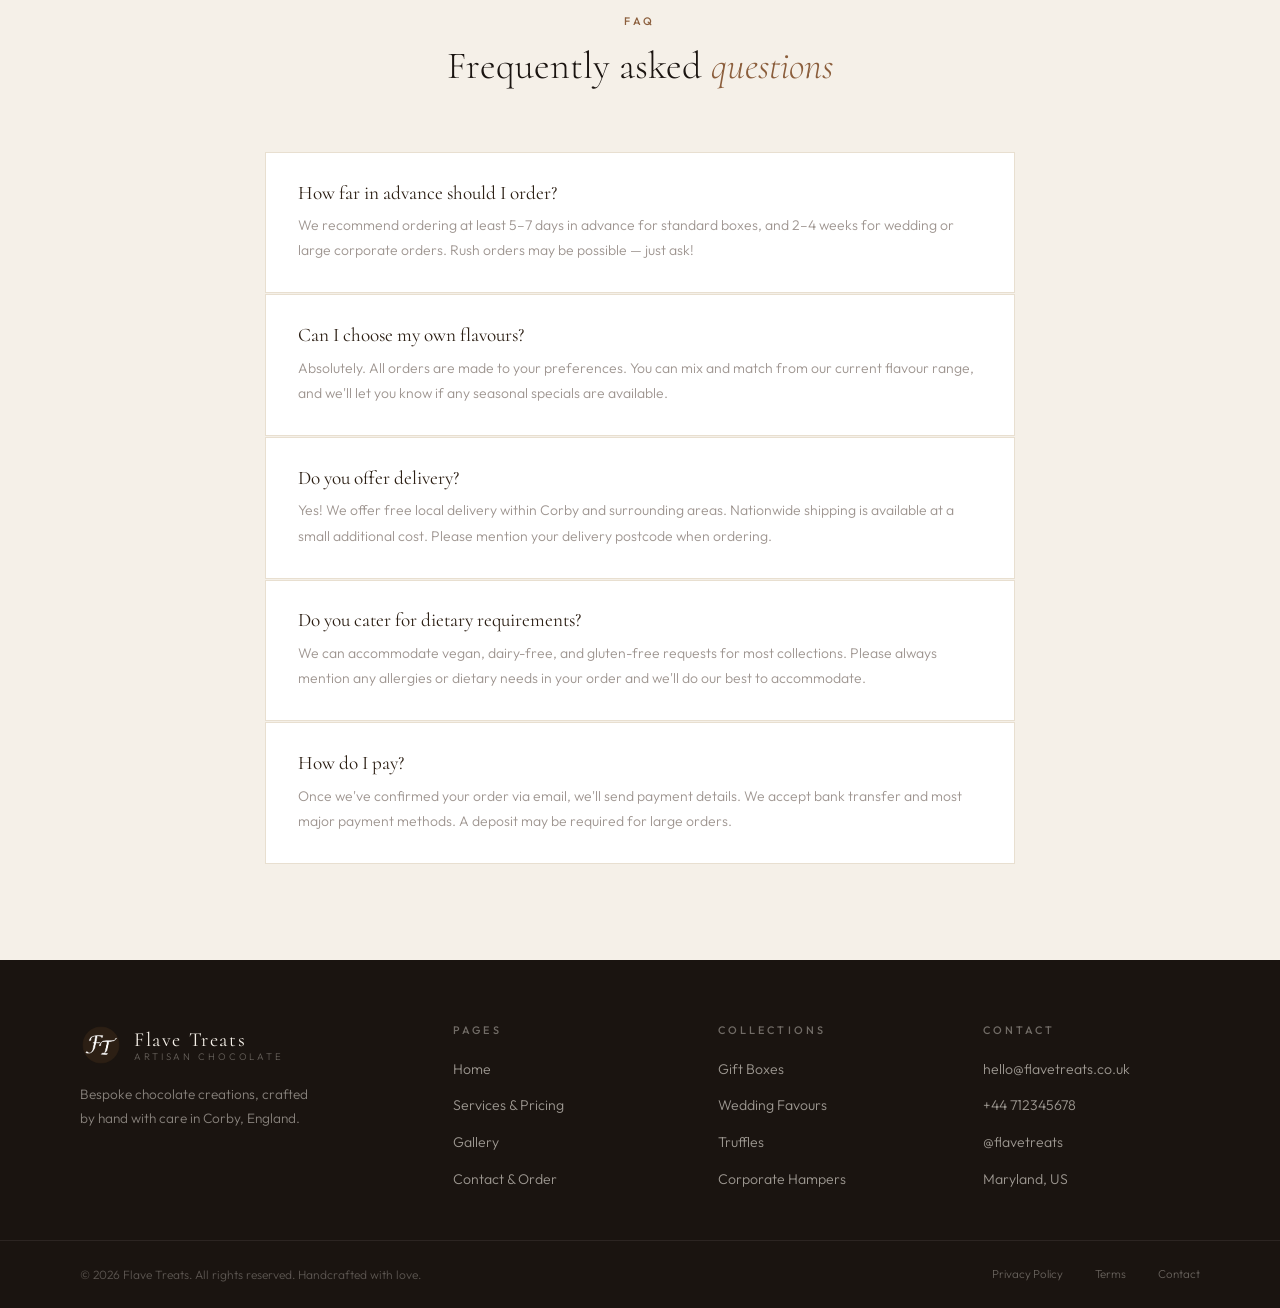
==== commit b5318500: "Edit website" ====
--- a/contact.html
+++ b/contact.html
@@ -13,11 +13,7 @@
   ═══════════════════════════════════════════ -->
   <nav class="navbar" id="navbar">
     <a href="index.html" class="nav-logo">
-      <div class="logo-mark">
-        <svg viewBox="0 0 24 24" xmlns="http://www.w3.org/2000/svg">
-          <path d="M2 4h20v3H2zM2 9h4v11H2zM8 9h4v11H8zM14 9h4v11h-4zM20 9h2v11h-2z"/>
-        </svg>
-      </div>
+      <img src="logo.png" alt="Flave Treats Logo" class="logo-img"/>
       <div class="logo-text">
         <span class="top">Flave Treats</span>
         <span class="sub">Artisan Chocolate</span>
@@ -236,9 +232,7 @@
       <div class="footer-top">
         <div class="footer-brand">
           <a href="index.html" class="nav-logo" style="text-decoration:none;">
-            <div class="logo-mark">
-              <svg viewBox="0 0 24 24"><path d="M2 4h20v3H2zM2 9h4v11H2zM8 9h4v11H8zM14 9h4v11h-4zM20 9h2v11h-2z"/></svg>
-            </div>
+            <img src="logo.png" alt="Flave Treats Logo" class="logo-img"/>
             <div class="logo-text">
               <span class="top">Flave Treats</span>
               <span class="sub">Artisan Chocolate</span>
--- a/style.css
+++ b/style.css
@@ -94,6 +94,13 @@
   justify-content: center;
   flex-shrink: 0;
   transition: background var(--transition);
+}
+
+.logo-img {
+  height: 42px;
+  width: auto;
+  display: block;
+  object-fit: contain;
 }
 
 .logo-mark svg {
